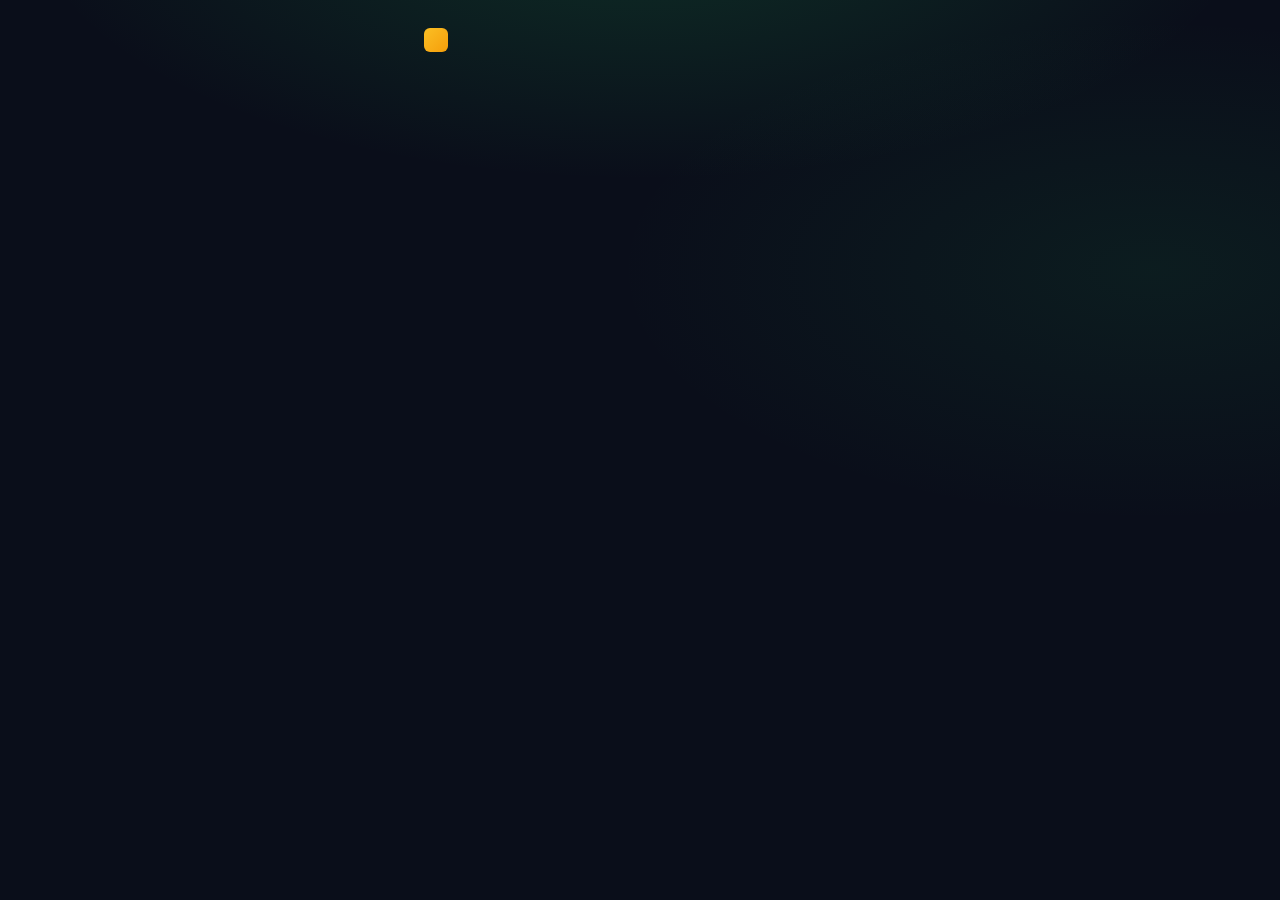
==== binnen.html @ e6ebce54 "VS Code update: binnen.html" ====
<!doctype html>
<html lang="nl">
<head>
<meta charset="utf-8">
<meta name="viewport" content="width=device-width,initial-scale=1,viewport-fit=cover">
<title>Meld Binnen — MeldGeluidsoverlast</title>
<link rel="manifest" href="manifest-binnen.json">
<meta name="theme-color" content="#0a0e1a">
<meta name="apple-mobile-web-app-capable" content="yes">
<meta name="apple-mobile-web-app-title" content="Meld Binnen">
<meta name="description" content="MeldGeluidsoverlast — verstuur in 1 tap een geluidsmelding bij Eindhoven Airport.">
<meta property="og:type" content="website">
<meta property="og:site_name" content="MeldGeluidsoverlast">
<meta property="og:title" content="Meld Binnen — MeldGeluidsoverlast">
<meta property="og:description" content="Vliegtuig-geluidsoverlast melden bij Eindhoven Airport in 1 tap.">
<meta property="og:url" content="https://meldgeluidsoverlast.nl/binnen.html">
<link rel="canonical" href="https://meldgeluidsoverlast.nl/binnen.html">
<meta property="og:image" content="https://meldgeluidsoverlast.nl/og-image.svg">
<meta property="og:image:width" content="1200">
<meta property="og:image:height" content="630">
<meta name="twitter:image" content="https://meldgeluidsoverlast.nl/og-image.svg">
<meta name="twitter:title" content="Meld Binnen — MeldGeluidsoverlast">
<meta name="twitter:description" content="1-tap geluidsoverlast melden bij Eindhoven Airport.">
<link rel="icon" type="image/svg+xml" href="[data-uri]">
<link rel="apple-touch-icon" href="[data-uri]">
<script type="application/ld+json">{
  "@context": "https://schema.org",
  "@type": "WebApplication",
  "name": "Meld Binnen — MeldGeluidsoverlast",
  "description": "Verstuur in 1 tap een geluidsmelding (geluid binnen) naar Eindhoven Airport via het Casper-portaal.",
  "url": "https://meldgeluidsoverlast.nl/binnen.html",
  "applicationCategory": "UtilitiesApplication",
  "operatingSystem": "Web, Android (PWA)",
  "isAccessibleForFree": true,
  "publisher": {
    "@type": "Organization",
    "name": "MeldGeluidsoverlast",
    "url": "https://meldgeluidsoverlast.nl/"
  }
}</script>
<style>
  /* === Design tokens === */
  :root {
    --bg-base: #0a0e1a;
    --surface: rgba(22, 29, 47, 0.65);
    --surface-elevated: rgba(28, 36, 60, 0.85);
    --border: rgba(255, 255, 255, 0.06);
    --border-strong: rgba(255, 255, 255, 0.12);
    --text: #f1f5fc;
    --text-muted: #8b96b0;
    --text-faint: #5d6680;
    --accent: #22c55e;
    --accent-soft: rgba(34, 197, 94, 0.15);
    --accent-glow: rgba(34, 197, 94, 0.45);
    --amber: #fbbf24;
    --success: #22c55e;
    --shadow-sm: 0 1px 3px rgba(0,0,0,0.3);
    --shadow-md: 0 8px 32px rgba(0,0,0,0.4);
    --shadow-glow: 0 0 0 1px rgba(255,255,255,0.06), 0 12px 40px var(--accent-glow);
    --easing: cubic-bezier(0.4, 0, 0.2, 1);
  }

  *, *::before, *::after { box-sizing: border-box; }
  html, body {
    margin: 0; padding: 0;
    background: var(--bg-base);
    color: var(--text);
    font: 16px/1.5 -apple-system, BlinkMacSystemFont, "SF Pro Text", "Inter", system-ui, "Segoe UI", Roboto, sans-serif;
    -webkit-font-smoothing: antialiased;
    -moz-osx-font-smoothing: grayscale;
    min-height: 100vh;
    overflow-x: hidden;
  }
  body {
    background:
      radial-gradient(ellipse 80% 50% at 50% -10%, rgba(34, 197, 94, 0.18), transparent 60%),
      radial-gradient(ellipse 60% 40% at 90% 30%, rgba(34, 197, 94, 0.08), transparent 70%),
      var(--bg-base);
  }

  .wrap {
    max-width: 480px;
    margin: 0 auto;
    padding: 24px 20px 40px;
    min-height: 100vh;
    display: flex;
    flex-direction: column;
  }

  /* === Top bar === */
  .topbar {
    display: flex;
    align-items: center;
    justify-content: space-between;
    margin-bottom: 32px;
    padding: 4px;
  }
  .brand {
    display: inline-flex;
    align-items: center;
    gap: 10px;
    color: var(--text-muted);
    font-size: 13px;
    font-weight: 600;
    text-decoration: none;
    letter-spacing: -0.01em;
  }
  .brand-mark {
    width: 24px; height: 24px;
    border-radius: 6px;
    background: linear-gradient(135deg, #fbbf24, #f59e0b);
    display: inline-flex;
    align-items: center;
    justify-content: center;
  }
  .brand-mark svg { width: 14px; height: 14px; }
  .stats-pill {
    display: inline-flex;
    align-items: center;
    gap: 8px;
    background: var(--surface);
    backdrop-filter: blur(20px);
    -webkit-backdrop-filter: blur(20px);
    border: 1px solid var(--border);
    border-radius: 999px;
    padding: 7px 14px;
    font-size: 12px;
    font-weight: 600;
    color: var(--text-muted);
  }
  .stats-pill strong { color: var(--accent); font-weight: 700; }
  .stats-pill .dot { width: 3px; height: 3px; border-radius: 50%; background: var(--text-faint); }
  .stats-pill.hidden { display: none; }

  /* === Hero === */
  .hero {
    flex: 1;
    display: flex;
    flex-direction: column;
    justify-content: center;
    text-align: center;
    padding: 12px 0 32px;
  }
  .hero-icon {
    width: 88px; height: 88px;
    margin: 0 auto 24px;
    border-radius: 24px;
    background: linear-gradient(135deg, rgba(34, 197, 94, 0.2), rgba(34, 197, 94, 0.05));
    border: 1px solid rgba(34, 197, 94, 0.25);
    display: flex;
    align-items: center;
    justify-content: center;
    box-shadow: 0 0 60px rgba(34, 197, 94, 0.25);
    animation: pulse 3s ease-in-out infinite;
  }
  @keyframes pulse {
    0%, 100% { transform: scale(1); box-shadow: 0 0 60px rgba(34, 197, 94, 0.2); }
    50% { transform: scale(1.02); box-shadow: 0 0 80px rgba(34, 197, 94, 0.35); }
  }
  .hero-icon svg { width: 44px; height: 44px; color: var(--accent); }
  h1 {
    font-size: clamp(32px, 8vw, 40px);
    font-weight: 700;
    letter-spacing: -0.025em;
    line-height: 1.05;
    margin: 0 0 12px;
    color: var(--text);
  }
  .lead {
    font-size: 16px;
    color: var(--text-muted);
    margin: 0 auto 36px;
    line-height: 1.5;
    max-width: 360px;
  }

  /* === Done banner === */
  .done-banner {
    display: flex;
    align-items: center;
    justify-content: center;
    gap: 10px;
    background: rgba(34, 197, 94, 0.12);
    border: 1px solid rgba(34, 197, 94, 0.3);
    border-radius: 14px;
    padding: 14px 18px;
    color: var(--success);
    font-size: 14px;
    font-weight: 600;
    margin-bottom: 16px;
    animation: slideDown 0.4s var(--easing) both;
  }
  .done-banner svg { width: 18px; height: 18px; }

  /* === First-time share prompt === */
  .first-share {
    background: linear-gradient(135deg, rgba(251,191,36,0.15), rgba(251,191,36,0.04));
    border: 1px solid rgba(251,191,36,0.35);
    border-radius: 14px;
    padding: 14px 16px;
    margin-bottom: 24px;
    text-align: center;
    animation: slideDown 0.4s var(--easing) both;
  }
  .first-share p { margin: 0 0 10px; font-size: 13px; color: var(--text); line-height: 1.45; }
  .first-share button {
    background: var(--amber); color: #1a1300; border: 0;
    border-radius: 10px; padding: 10px 18px;
    font-weight: 700; font-size: 13px; cursor: pointer;
    font-family: inherit;
  }
  .first-share button:active { transform: scale(0.97); }
  @keyframes slideDown {
    from { opacity: 0; transform: translateY(-12px); }
    to { opacity: 1; transform: translateY(0); }
  }
  .hidden { display: none !important; }

  /* === Primary CTA === */
  .cta-primary {
    display: flex;
    align-items: center;
    justify-content: center;
    gap: 12px;
    width: 100%;
    border: 0;
    border-radius: 16px;
    padding: 20px 24px;
    font: inherit;
    font-size: 17px;
    font-weight: 700;
    letter-spacing: -0.01em;
    color: #0a0e1a;
    background: linear-gradient(135deg, #4ade80, #22c55e);
    cursor: pointer;
    text-decoration: none;
    transition: transform 0.15s var(--easing), box-shadow 0.3s var(--easing), filter 0.2s;
    box-shadow: var(--shadow-glow);
    position: relative;
    overflow: hidden;
  }
  .cta-primary::before {
    content: '';
    position: absolute;
    inset: 0;
    background: linear-gradient(135deg, rgba(255,255,255,0.2), transparent);
    opacity: 0;
    transition: opacity 0.2s;
  }
  .cta-primary:hover { filter: brightness(1.08); }
  .cta-primary:hover::before { opacity: 1; }
  .cta-primary:active { transform: scale(0.97); }
  .cta-primary svg { width: 22px; height: 22px; }

  /* === Secondary === */
  .secondary-actions {
    display: flex;
    flex-direction: column;
    gap: 10px;
    margin-top: 14px;
  }
  .btn-ghost {
    display: flex;
    align-items: center;
    justify-content: center;
    gap: 10px;
    width: 100%;
    border: 1px solid var(--border-strong);
    border-radius: 14px;
    padding: 14px 18px;
    font: inherit;
    font-size: 14px;
    font-weight: 600;
    color: var(--text);
    background: var(--surface);
    backdrop-filter: blur(20px);
    -webkit-backdrop-filter: blur(20px);
    cursor: pointer;
    transition: all 0.2s var(--easing);
    text-decoration: none;
  }
  .btn-ghost:hover {
    background: var(--surface-elevated);
    border-color: rgba(255, 255, 255, 0.2);
  }
  .btn-ghost:active { transform: scale(0.98); }
  .btn-ghost svg { width: 16px; height: 16px; opacity: 0.8; }

  /* === Info card === */
  .info-card {
    margin-top: 32px;
    padding: 16px 18px;
    background: var(--surface);
    border: 1px solid var(--border);
    border-radius: 14px;
    backdrop-filter: blur(20px);
    -webkit-backdrop-filter: blur(20px);
    font-size: 13px;
    color: var(--text-muted);
    line-height: 1.6;
  }
  .info-card details { margin: 0; }
  .info-card summary {
    cursor: pointer;
    color: var(--text);
    font-weight: 600;
    font-size: 14px;
    list-style: none;
    display: flex;
    align-items: center;
    justify-content: space-between;
    padding: 2px 0;
  }
  .info-card summary::-webkit-details-marker { display: none; }
  .info-card summary::after {
    content: '';
    width: 8px; height: 8px;
    border-right: 1.5px solid var(--text-muted);
    border-bottom: 1.5px solid var(--text-muted);
    transform: rotate(45deg);
    transition: transform 0.2s var(--easing);
  }
  .info-card details[open] summary::after { transform: rotate(-135deg); }
  .info-card details p { margin: 12px 0 0; }
  .info-card a { color: var(--amber); text-decoration: none; }
  .info-card a:hover { text-decoration: underline; }

  /* === Firefox install card === */
  .ff-card {
    margin-top: 16px;
    padding: 18px;
    background: linear-gradient(135deg, rgba(251, 146, 60, 0.15), rgba(249, 115, 22, 0.05));
    border: 1px solid rgba(251, 146, 60, 0.3);
    border-radius: 16px;
    color: var(--text);
    font-size: 14px;
    animation: slideDown 0.4s var(--easing) both;
  }
  .ff-card h3 {
    margin: 0 0 12px;
    font-size: 14px;
    font-weight: 700;
    color: #fdba74;
    letter-spacing: -0.01em;
  }
  .ff-step {
    display: flex;
    align-items: flex-start;
    gap: 12px;
    margin: 8px 0;
    font-size: 13px;
    color: var(--text-muted);
  }
  .ff-num {
    flex: 0 0 22px; height: 22px;
    border-radius: 50%;
    background: rgba(251, 146, 60, 0.2);
    color: #fdba74;
    display: inline-flex;
    align-items: center;
    justify-content: center;
    font-weight: 700;
    font-size: 11px;
  }
  .ff-key {
    display: inline-block;
    background: rgba(0,0,0,0.3);
    padding: 1px 6px;
    border-radius: 4px;
    font-family: ui-monospace, monospace;
    font-size: 12px;
    color: var(--text);
  }
  .ff-card .nb {
    margin-top: 10px;
    font-size: 12px;
    color: var(--text-faint);
    line-height: 1.5;
  }

  /* === Footer === */
  .footer {
    margin-top: auto;
    padding-top: 24px;
    text-align: center;
    font-size: 12px;
    color: var(--text-faint);
  }
  .footer a {
    color: var(--text-faint);
    text-decoration: none;
    transition: color 0.2s;
  }
  .footer a:hover { color: var(--text-muted); }
  .footer .sep { margin: 0 8px; opacity: 0.5; }
</style>
</head>
<body>
<div class="wrap">

  <header class="topbar">
    <a class="brand" href="/">
      <span class="brand-mark">
        <svg viewBox="0 0 24 2
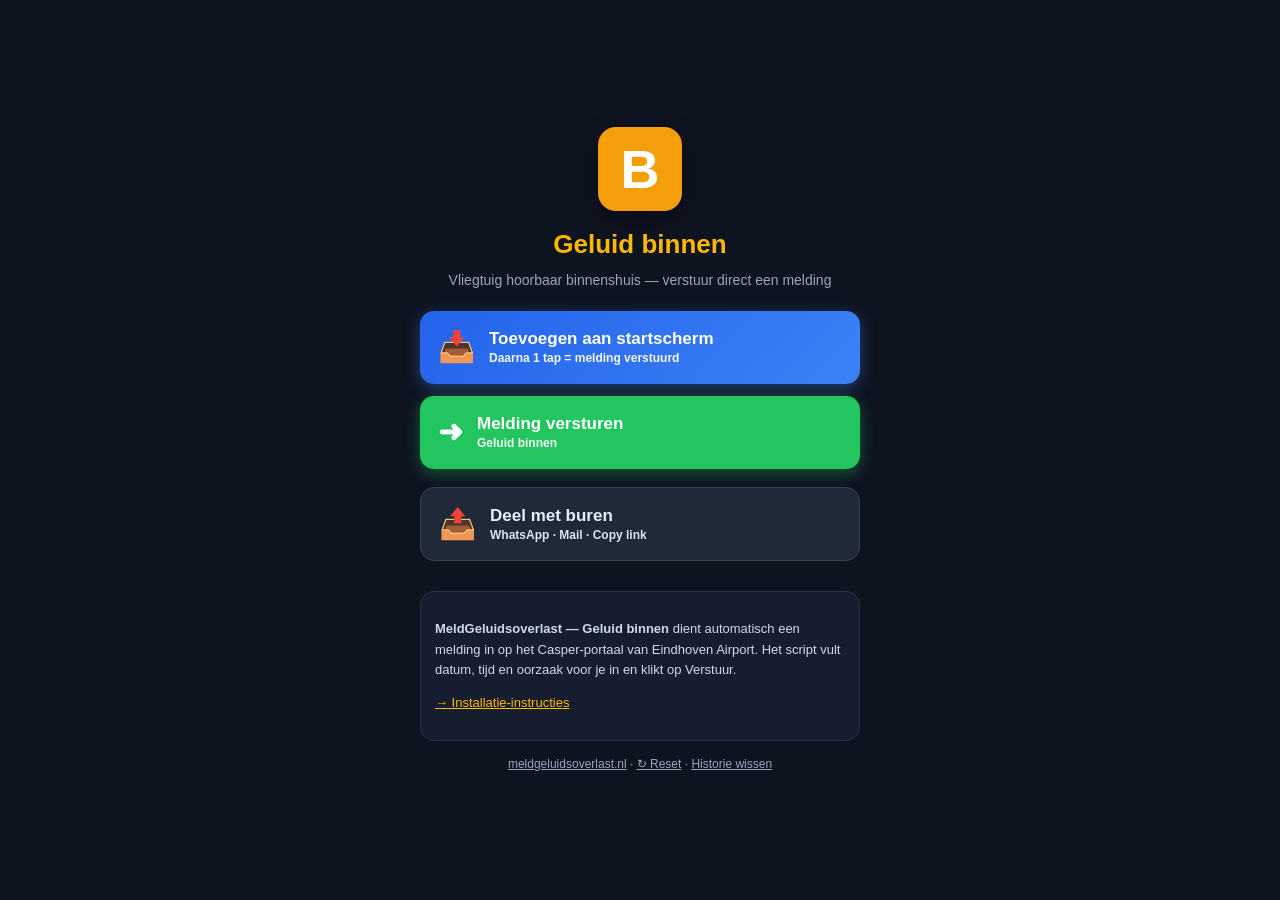
==== commit 8f081ae0: "Add Firefox warning banner: 'Open in Firefox' + 'Installeer Firefox' op Android Chrome: binnen.html" ====
--- a/binnen.html
+++ b/binnen.html
@@ -5,7 +5,7 @@
 <meta name="viewport" content="width=device-width,initial-scale=1,viewport-fit=cover">
 <title>Meld Binnen — MeldGeluidsoverlast</title>
 <link rel="manifest" href="manifest-binnen.json">
-<meta name="theme-color" content="#0a0e1a">
+<meta name="theme-color" content="#22c55e">
 <meta name="apple-mobile-web-app-capable" content="yes">
 <meta name="apple-mobile-web-app-title" content="Meld Binnen">
 <meta name="description" content="MeldGeluidsoverlast — verstuur in 1 tap een geluidsmelding bij Eindhoven Airport.">
@@ -21,8 +21,61 @@
 <meta name="twitter:image" content="https://meldgeluidsoverlast.nl/og-image.svg">
 <meta name="twitter:title" content="Meld Binnen — MeldGeluidsoverlast">
 <meta name="twitter:description" content="1-tap geluidsoverlast melden bij Eindhoven Airport.">
+<meta name="twitter:card" content="summary">
 <link rel="icon" type="image/svg+xml" href="[data-uri]">
 <link rel="apple-touch-icon" href="[data-uri]">
+<style>
+  *{box-sizing:border-box}
+  html,body{margin:0;padding:0;background:#0e1320;color:#e8eef9;font:16px/1.5 -apple-system,BlinkMacSystemFont,sans-serif;min-height:100vh}
+  .wrap{max-width:480px;margin:0 auto;padding:24px 20px;min-height:100vh;display:flex;flex-direction:column;justify-content:center}
+  .badge{width:84px;height:84px;border-radius:18px;background:#f59e0b;display:flex;align-items:center;justify-content:center;font-size:54px;color:#fff;font-weight:800;margin:0 auto 14px;box-shadow:0 6px 20px rgba(0,0,0,.4)}
+  h1{margin:0 0 6px;color:#ffb800;font-size:26px;text-align:center;font-weight:800}
+  .lead{text-align:center;color:#9aa6bd;margin:0 0 20px;font-size:14px}
+  .btn{display:flex;align-items:center;gap:14px;width:100%;border:0;border-radius:14px;padding:18px;font-size:17px;font-weight:800;cursor:pointer;text-align:left;text-decoration:none;margin-bottom:12px;line-height:1.2}
+  .btn:active{transform:translateY(1px)}
+  .btn .em{font-size:30px;flex:0 0 auto}
+  .btn .ttl{flex:1}
+  .btn .ttl small{display:block;font-size:12px;font-weight:600;opacity:.95;margin-top:2px}
+  .btn-go{background:#22c55e;color:#fff;box-shadow:0 4px 16px rgba(34,197,94,.4);animation:glow 1.8s ease-in-out infinite}
+  @keyframes glow{0%,100%{transform:scale(1)}50%{transform:scale(1.015)}}
+  .btn-pwa{background:linear-gradient(135deg,#2563eb,#3b82f6);color:#fff;box-shadow:0 4px 16px rgba(59,130,246,.4)}
+  .btn-pwa.hidden-after-install{display:none}
+  .hidden{display:none!important}
+  .stats{background:#161d2f;border:1px solid #243150;border-radius:10px;padding:10px 12px;color:#cfd8ec;font-size:13px;text-align:center;margin:10px 0}
+  .stats strong{color:#22c55e;font-weight:800}
+  .done-banner{background:rgba(34,197,94,.15);border:2px solid #22c55e;border-radius:14px;padding:14px 16px;color:#22c55e;font-size:15px;font-weight:800;text-align:center;margin:12px 0;animation:flashGreen 0.6s ease-in-out 3}
+  @keyframes flashGreen{0%,100%{box-shadow:0 0 0 rgba(34,197,94,.4)}50%{box-shadow:0 0 0 14px rgba(34,197,94,.12)}}
+  .first-share{background:linear-gradient(135deg,rgba(251,191,36,.15),rgba(251,191,36,.04));border:1px solid rgba(251,191,36,.4);border-radius:14px;padding:14px 16px;margin:12px 0;text-align:center;color:#e8eef9;font-size:13px;line-height:1.5}
+  .first-share p{margin:0 0 10px}
+  .first-share button{background:#fbbf24;color:#1a1300;border:0;border-radius:10px;padding:10px 18px;font-weight:800;font-size:13px;cursor:pointer;font-family:inherit}
+  .first-share button:active{transform:scale(0.97)}
+  .info{background:#161d2f;border:1px solid #243150;border-radius:14px;padding:14px;margin-top:18px;font-size:13px;color:#cfd8ec;line-height:1.55}
+  .info a{color:#ffb800}
+  .ff-card{background:linear-gradient(135deg,#ff9f00,#ff6b00);color:#fff;border-radius:16px;padding:18px;margin:14px 0}
+  .ff-card.flash{animation:flash 0.6s ease-in-out 3}
+  @keyframes flash{0%,100%{box-shadow:0 0 0 rgba(255,159,0,0.4)}50%{box-shadow:0 0 0 12px rgba(255,159,0,0.1)}}
+  .ff-card h3{margin:0 0 10px;font-size:16px;text-align:center}
+  .ff-step{display:flex;align-items:center;gap:10px;margin:6px 0;font-size:14px}
+  .ff-num{flex:0 0 24px;height:24px;border-radius:50%;background:rgba(0,0,0,.25);display:flex;align-items:center;justify-content:center;font-weight:800;font-size:13px}
+  .ff-key{display:inline-block;background:rgba(0,0,0,.3);padding:2px 8px;border-radius:6px;font-weight:800;font-family:ui-monospace,Menlo,monospace}
+  .arrow-down{font-size:24px;text-align:center;animation:bounce 1.2s infinite;margin:8px 0 0}
+  @keyframes bounce{0%,100%{transform:translateY(0)}50%{transform:translateY(6px)}}
+  small.ftnote{display:block;text-align:center;color:#9aa6bd;font-size:12px;margin-top:14px}
+  .ftnote a{color:#9aa6bd;text-decoration:underline}
+  .nb{background:rgba(0,0,0,.18);border-radius:10px;padding:8px 10px;margin-top:10px;font-size:12px;line-height:1.4}
+  .btn-share{background:#1f2937;color:#e8eef9;border:1px solid #374151;margin-top:6px}
+  .btn-share:hover{background:#243150}
+  .ff-warn{background:linear-gradient(135deg,rgba(220,38,38,.18),rgba(220,38,38,.05));border:1px solid rgba(220,38,38,.4);border-radius:14px;padding:14px 16px;margin-bottom:16px;color:#e8eef9}
+  .ff-warn h3{margin:0 0 6px;color:#fca5a5;font-size:14px;font-weight:800;letter-spacing:-.01em}
+  .ff-warn p{margin:0 0 12px;font-size:13px;color:#cfd8ec;line-height:1.5}
+  .ff-warn-actions{display:flex;flex-direction:column;gap:8px}
+  .ff-warn-btn{display:flex;align-items:center;justify-content:center;gap:8px;border-radius:10px;padding:11px 16px;font-weight:800;font-size:14px;text-decoration:none;cursor:pointer;border:0;font-family:inherit;transition:all .2s}
+  .ff-warn-btn:active{transform:scale(.98)}
+  .ff-warn-primary{background:linear-gradient(135deg,#ef4444,#dc2626);color:#fff;box-shadow:0 4px 14px rgba(220,38,38,.35)}
+  .ff-warn-primary:hover{filter:brightness(1.08)}
+  .ff-warn-secondary{background:rgba(255,255,255,.04);color:#e8eef9;border:1px solid #374151}
+  .ff-warn-secondary:hover{background:rgba(255,255,255,.08)}
+</style>
 <script type="application/ld+json">{
   "@context": "https://schema.org",
   "@type": "WebApplication",
@@ -38,367 +91,124 @@
     "url": "https://meldgeluidsoverlast.nl/"
   }
 }</script>
-<style>
-  /* === Design tokens === */
-  :root {
-    --bg-base: #0a0e1a;
-    --surface: rgba(22, 29, 47, 0.65);
-    --surface-elevated: rgba(28, 36, 60, 0.85);
-    --border: rgba(255, 255, 255, 0.06);
-    --border-strong: rgba(255, 255, 255, 0.12);
-    --text: #f1f5fc;
-    --text-muted: #8b96b0;
-    --text-faint: #5d6680;
-    --accent: #22c55e;
-    --accent-soft: rgba(34, 197, 94, 0.15);
-    --accent-glow: rgba(34, 197, 94, 0.45);
-    --amber: #fbbf24;
-    --success: #22c55e;
-    --shadow-sm: 0 1px 3px rgba(0,0,0,0.3);
-    --shadow-md: 0 8px 32px rgba(0,0,0,0.4);
-    --shadow-glow: 0 0 0 1px rgba(255,255,255,0.06), 0 12px 40px var(--accent-glow);
-    --easing: cubic-bezier(0.4, 0, 0.2, 1);
-  }
-
-  *, *::before, *::after { box-sizing: border-box; }
-  html, body {
-    margin: 0; padding: 0;
-    background: var(--bg-base);
-    color: var(--text);
-    font: 16px/1.5 -apple-system, BlinkMacSystemFont, "SF Pro Text", "Inter", system-ui, "Segoe UI", Roboto, sans-serif;
-    -webkit-font-smoothing: antialiased;
-    -moz-osx-font-smoothing: grayscale;
-    min-height: 100vh;
-    overflow-x: hidden;
-  }
-  body {
-    background:
-      radial-gradient(ellipse 80% 50% at 50% -10%, rgba(34, 197, 94, 0.18), transparent 60%),
-      radial-gradient(ellipse 60% 40% at 90% 30%, rgba(34, 197, 94, 0.08), transparent 70%),
-      var(--bg-base);
-  }
-
-  .wrap {
-    max-width: 480px;
-    margin: 0 auto;
-    padding: 24px 20px 40px;
-    min-height: 100vh;
-    display: flex;
-    flex-direction: column;
-  }
-
-  /* === Top bar === */
-  .topbar {
-    display: flex;
-    align-items: center;
-    justify-content: space-between;
-    margin-bottom: 32px;
-    padding: 4px;
-  }
-  .brand {
-    display: inline-flex;
-    align-items: center;
-    gap: 10px;
-    color: var(--text-muted);
-    font-size: 13px;
-    font-weight: 600;
-    text-decoration: none;
-    letter-spacing: -0.01em;
-  }
-  .brand-mark {
-    width: 24px; height: 24px;
-    border-radius: 6px;
-    background: linear-gradient(135deg, #fbbf24, #f59e0b);
-    display: inline-flex;
-    align-items: center;
-    justify-content: center;
-  }
-  .brand-mark svg { width: 14px; height: 14px; }
-  .stats-pill {
-    display: inline-flex;
-    align-items: center;
-    gap: 8px;
-    background: var(--surface);
-    backdrop-filter: blur(20px);
-    -webkit-backdrop-filter: blur(20px);
-    border: 1px solid var(--border);
-    border-radius: 999px;
-    padding: 7px 14px;
-    font-size: 12px;
-    font-weight: 600;
-    color: var(--text-muted);
-  }
-  .stats-pill strong { color: var(--accent); font-weight: 700; }
-  .stats-pill .dot { width: 3px; height: 3px; border-radius: 50%; background: var(--text-faint); }
-  .stats-pill.hidden { display: none; }
-
-  /* === Hero === */
-  .hero {
-    flex: 1;
-    display: flex;
-    flex-direction: column;
-    justify-content: center;
-    text-align: center;
-    padding: 12px 0 32px;
-  }
-  .hero-icon {
-    width: 88px; height: 88px;
-    margin: 0 auto 24px;
-    border-radius: 24px;
-    background: linear-gradient(135deg, rgba(34, 197, 94, 0.2), rgba(34, 197, 94, 0.05));
-    border: 1px solid rgba(34, 197, 94, 0.25);
-    display: flex;
-    align-items: center;
-    justify-content: center;
-    box-shadow: 0 0 60px rgba(34, 197, 94, 0.25);
-    animation: pulse 3s ease-in-out infinite;
-  }
-  @keyframes pulse {
-    0%, 100% { transform: scale(1); box-shadow: 0 0 60px rgba(34, 197, 94, 0.2); }
-    50% { transform: scale(1.02); box-shadow: 0 0 80px rgba(34, 197, 94, 0.35); }
-  }
-  .hero-icon svg { width: 44px; height: 44px; color: var(--accent); }
-  h1 {
-    font-size: clamp(32px, 8vw, 40px);
-    font-weight: 700;
-    letter-spacing: -0.025em;
-    line-height: 1.05;
-    margin: 0 0 12px;
-    color: var(--text);
-  }
-  .lead {
-    font-size: 16px;
-    color: var(--text-muted);
-    margin: 0 auto 36px;
-    line-height: 1.5;
-    max-width: 360px;
-  }
-
-  /* === Done banner === */
-  .done-banner {
-    display: flex;
-    align-items: center;
-    justify-content: center;
-    gap: 10px;
-    background: rgba(34, 197, 94, 0.12);
-    border: 1px solid rgba(34, 197, 94, 0.3);
-    border-radius: 14px;
-    padding: 14px 18px;
-    color: var(--success);
-    font-size: 14px;
-    font-weight: 600;
-    margin-bottom: 16px;
-    animation: slideDown 0.4s var(--easing) both;
-  }
-  .done-banner svg { width: 18px; height: 18px; }
-
-  /* === First-time share prompt === */
-  .first-share {
-    background: linear-gradient(135deg, rgba(251,191,36,0.15), rgba(251,191,36,0.04));
-    border: 1px solid rgba(251,191,36,0.35);
-    border-radius: 14px;
-    padding: 14px 16px;
-    margin-bottom: 24px;
-    text-align: center;
-    animation: slideDown 0.4s var(--easing) both;
-  }
-  .first-share p { margin: 0 0 10px; font-size: 13px; color: var(--text); line-height: 1.45; }
-  .first-share button {
-    background: var(--amber); color: #1a1300; border: 0;
-    border-radius: 10px; padding: 10px 18px;
-    font-weight: 700; font-size: 13px; cursor: pointer;
-    font-family: inherit;
-  }
-  .first-share button:active { transform: scale(0.97); }
-  @keyframes slideDown {
-    from { opacity: 0; transform: translateY(-12px); }
-    to { opacity: 1; transform: translateY(0); }
-  }
-  .hidden { display: none !important; }
-
-  /* === Primary CTA === */
-  .cta-primary {
-    display: flex;
-    align-items: center;
-    justify-content: center;
-    gap: 12px;
-    width: 100%;
-    border: 0;
-    border-radius: 16px;
-    padding: 20px 24px;
-    font: inherit;
-    font-size: 17px;
-    font-weight: 700;
-    letter-spacing: -0.01em;
-    color: #0a0e1a;
-    background: linear-gradient(135deg, #4ade80, #22c55e);
-    cursor: pointer;
-    text-decoration: none;
-    transition: transform 0.15s var(--easing), box-shadow 0.3s var(--easing), filter 0.2s;
-    box-shadow: var(--shadow-glow);
-    position: relative;
-    overflow: hidden;
-  }
-  .cta-primary::before {
-    content: '';
-    position: absolute;
-    inset: 0;
-    background: linear-gradient(135deg, rgba(255,255,255,0.2), transparent);
-    opacity: 0;
-    transition: opacity 0.2s;
-  }
-  .cta-primary:hover { filter: brightness(1.08); }
-  .cta-primary:hover::before { opacity: 1; }
-  .cta-primary:active { transform: scale(0.97); }
-  .cta-primary svg { width: 22px; height: 22px; }
-
-  /* === Secondary === */
-  .secondary-actions {
-    display: flex;
-    flex-direction: column;
-    gap: 10px;
-    margin-top: 14px;
-  }
-  .btn-ghost {
-    display: flex;
-    align-items: center;
-    justify-content: center;
-    gap: 10px;
-    width: 100%;
-    border: 1px solid var(--border-strong);
-    border-radius: 14px;
-    padding: 14px 18px;
-    font: inherit;
-    font-size: 14px;
-    font-weight: 600;
-    color: var(--text);
-    background: var(--surface);
-    backdrop-filter: blur(20px);
-    -webkit-backdrop-filter: blur(20px);
-    cursor: pointer;
-    transition: all 0.2s var(--easing);
-    text-decoration: none;
-  }
-  .btn-ghost:hover {
-    background: var(--surface-elevated);
-    border-color: rgba(255, 255, 255, 0.2);
-  }
-  .btn-ghost:active { transform: scale(0.98); }
-  .btn-ghost svg { width: 16px; height: 16px; opacity: 0.8; }
-
-  /* === Info card === */
-  .info-card {
-    margin-top: 32px;
-    padding: 16px 18px;
-    background: var(--surface);
-    border: 1px solid var(--border);
-    border-radius: 14px;
-    backdrop-filter: blur(20px);
-    -webkit-backdrop-filter: blur(20px);
-    font-size: 13px;
-    color: var(--text-muted);
-    line-height: 1.6;
-  }
-  .info-card details { margin: 0; }
-  .info-card summary {
-    cursor: pointer;
-    color: var(--text);
-    font-weight: 600;
-    font-size: 14px;
-    list-style: none;
-    display: flex;
-    align-items: center;
-    justify-content: space-between;
-    padding: 2px 0;
-  }
-  .info-card summary::-webkit-details-marker { display: none; }
-  .info-card summary::after {
-    content: '';
-    width: 8px; height: 8px;
-    border-right: 1.5px solid var(--text-muted);
-    border-bottom: 1.5px solid var(--text-muted);
-    transform: rotate(45deg);
-    transition: transform 0.2s var(--easing);
-  }
-  .info-card details[open] summary::after { transform: rotate(-135deg); }
-  .info-card details p { margin: 12px 0 0; }
-  .info-card a { color: var(--amber); text-decoration: none; }
-  .info-card a:hover { text-decoration: underline; }
-
-  /* === Firefox install card === */
-  .ff-card {
-    margin-top: 16px;
-    padding: 18px;
-    background: linear-gradient(135deg, rgba(251, 146, 60, 0.15), rgba(249, 115, 22, 0.05));
-    border: 1px solid rgba(251, 146, 60, 0.3);
-    border-radius: 16px;
-    color: var(--text);
-    font-size: 14px;
-    animation: slideDown 0.4s var(--easing) both;
-  }
-  .ff-card h3 {
-    margin: 0 0 12px;
-    font-size: 14px;
-    font-weight: 700;
-    color: #fdba74;
-    letter-spacing: -0.01em;
-  }
-  .ff-step {
-    display: flex;
-    align-items: flex-start;
-    gap: 12px;
-    margin: 8px 0;
-    font-size: 13px;
-    color: var(--text-muted);
-  }
-  .ff-num {
-    flex: 0 0 22px; height: 22px;
-    border-radius: 50%;
-    background: rgba(251, 146, 60, 0.2);
-    color: #fdba74;
-    display: inline-flex;
-    align-items: center;
-    justify-content: center;
-    font-weight: 700;
-    font-size: 11px;
-  }
-  .ff-key {
-    display: inline-block;
-    background: rgba(0,0,0,0.3);
-    padding: 1px 6px;
-    border-radius: 4px;
-    font-family: ui-monospace, monospace;
-    font-size: 12px;
-    color: var(--text);
-  }
-  .ff-card .nb {
-    margin-top: 10px;
-    font-size: 12px;
-    color: var(--text-faint);
-    line-height: 1.5;
-  }
-
-  /* === Footer === */
-  .footer {
-    margin-top: auto;
-    padding-top: 24px;
-    text-align: center;
-    font-size: 12px;
-    color: var(--text-faint);
-  }
-  .footer a {
-    color: var(--text-faint);
-    text-decoration: none;
-    transition: color 0.2s;
-  }
-  .footer a:hover { color: var(--text-muted); }
-  .footer .sep { margin: 0 8px; opacity: 0.5; }
-</style>
 </head>
 <body>
 <div class="wrap">
+  <div class="ff-warn hidden" id="ffWarn">
+    <h3>⚠️ Open in Firefox</h3>
+    <p>Op Android werkt de auto-meld functie alleen in Firefox met Tampermonkey. Chrome ondersteunt geen userscripts.</p>
+    <div class="ff-warn-actions">
+      <a class="ff-warn-btn ff-warn-primary" id="ffOpenBtn" href="#">▶️ Open in Firefox</a>
+      <a class="ff-warn-btn ff-warn-secondary" href="https://play.google.com/store/apps/details?id=org.mozilla.firefox" target="_blank">📥 Installeer Firefox</a>
+    </div>
+  </div>
 
-  <header class="topbar">
-    <a class="brand" href="/">
-      <span class="brand-mark">
-        <svg viewBox="0 0 24 2+  <div class="badge">B</div>
+  <h1>Geluid binnen</h1>
+  <p class="lead">Vliegtuig hoorbaar binnenshuis — verstuur direct een melding</p>
+  <div class="done-banner hidden" id="doneBanner">✅ <span id="doneText">Melding verstuurd — tap nogmaals voor de volgende vlucht</span></div>
+  <div class="first-share hidden" id="firstShare">
+    <p>🎉 <strong>Eerste melding verstuurd!</strong> Hoe meer buren meedoen, hoe meer impact.</p>
+    <button type="button" onclick="doShare()">📣 Deel met buren</button>
+  </div>
+  <button class="btn btn-pwa" id="installBtn"><span class="em">📥</span><span class="ttl">Toevoegen aan startscherm<small>Daarna 1 tap = melding verstuurd</small></span></button>
+  <div class="ff-card hidden" id="ffCard">
+    <h3>📲 Installeer als app op je startscherm</h3>
+    <div class="ff-step"><div class="ff-num">1</div>Tik <span class="ff-key">⋮</span> in Firefox-menu (rechtsonder op Android)</div>
+    <div class="ff-step"><div class="ff-num">2</div>Kies <strong>Installeren</strong> of <strong>Toevoegen aan startscherm</strong></div>
+    <div class="ff-step"><div class="ff-num">3</div>Bevestig in pop-up + Pixel-scherm</div>
+    <div class="nb">Al geïnstalleerd? Het Meld-icoon staat op je startscherm of in je app-lijst (Pixel: Instellingen → Startscherm → "App-icoontjes toevoegen aan startscherm" AAN).</div>
+    <div class="arrow-down">⬇️</div>
+  </div>
+  <a class="btn btn-go" id="goBtn" href="https://ein.flighttracking.casper.aero/portal/?klachtnu=1&sub=2"><span class="em">➜</span><span class="ttl">Melding versturen<small>Geluid binnen</small></span></a>
+  <div class="stats hidden" id="histStats"></div>
+  <button class="btn btn-share" id="shareBtn" onclick="doShare()">
+    <span class="em">📤</span><span class="ttl">Deel met buren<small>WhatsApp · Mail · Copy link</small></span>
+  </button>
+  <div class="info"><p><strong>MeldGeluidsoverlast — Geluid binnen</strong> dient automatisch een melding in op het Casper-portaal van Eindhoven Airport. Het script vult datum, tijd en oorzaak voor je in en klikt op Verstuur.</p><p style="margin-top:8px"><a href="install.html">→ Installatie-instructies</a></p></div>
+  <small class="ftnote"><a href="https://meldgeluidsoverlast.nl/">meldgeluidsoverlast.nl</a> · <a href="?reset">↻ Reset</a> · <a href="#" id="clearHist">Historie wissen</a></small>
+</div>
+<script>
+  var TARGET = 'https://ein.flighttracking.casper.aero/portal/?klachtnu=1&sub=2';
+  var FLAG = 'klacht-binnen-installed';
+  var TYPE = 'binnen';
+  var doReset = /[?&]reset(=|&|$)/i.test(location.search);
+  var justDone = /[?&]done(=|&|$)/i.test(location.search);
+  if (doReset) { try { localStorage.removeItem(FLAG); } catch (e) {} history.replaceState({}, '', location.pathname); }
+  if (justDone) {
+    history.replaceState({}, '', location.pathname);
+    var db = document.getElementById('doneBanner');
+    if (db) db.classList.remove('hidden');
+  }
+  function applyDoneCounter() {
+    if (!justDone) return;
+    var h;
+    try { h = JSON.parse(localStorage.getItem('klacht-history') || '[]'); } catch (e) { h = []; }
+    var total = h.length;
+    var doneText = document.getElementById('doneText');
+    if (total === 1 && doneText) {
+      doneText.textContent = 'Eerste melding verstuurd! Tap nogmaals voor de volgende vlucht';
+      var fs = document.getElementById('firstShare');
+      if (fs) fs.classList.remove('hidden');
+    } else if (total > 0 && doneText) {
+      doneText.textContent = 'Melding #' + total + ' verstuurd — tap voor de volgende vlucht';
+    }
+  }
+  applyDoneCounter();
+  var isStandalone = matchMedia('(display-mode: standalone)').matches || navigator.standalone;
+  var isAndroid = /Android/.test(navigator.userAgent);
+  var isFirefox = /Firefox/.test(navigator.userAgent);
+  if (isStandalone && !doReset && !justDone) { location.replace(TARGET); }
+
+  // Show Firefox warning on Android Chrome (Chrome op Android ondersteunt geen userscripts)
+  if (isAndroid && !isFirefox) {
+    var ffWarn = document.getElementById('ffWarn');
+    var ffOpenBtn = document.getElementById('ffOpenBtn');
+    var here = location.host + location.pathname + location.search;
+    var fallback = encodeURIComponent('https://play.google.com/store/apps/details?id=org.mozilla.firefox');
+    if (ffOpenBtn) {
+      ffOpenBtn.href = 'intent://' + here + '#Intent;scheme=https;package=org.mozilla.firefox;S.browser_fallback_url=' + fallback + ';end';
+    }
+    if (ffWarn) ffWarn.classList.remove('hidden');
+  }
+  function getHistory() { try { return JSON.parse(localStorage.getItem('klacht-history') || '[]'); } catch (e) { return []; } }
+  function logKlacht(type) {
+    var h = getHistory();
+    h.push({ ts: Date.now(), type: type });
+    var cutoff = Date.now() - 365 * 24 * 60 * 60 * 1000;
+    h = h.filter(function (e) { return e.ts > cutoff; });
+    try { localStorage.setItem('klacht-history', JSON.stringify(h)); } catch (e) {}
+  }
+  function showStats() {
+    var h = getHistory();
+    if (!h.length) return;
+    var d = new Date(); d.setHours(0, 0, 0, 0);
+    var startToday = d.getTime();
+    var startWeek = startToday - 6 * 24 * 60 * 60 * 1000;
+    var today = h.filter(function (e) { return e.ts >= startToday; }).length;
+    var week = h.filter(function (e) { return e.ts >= startWeek; }).length;
+    var total = h.length;
+    var el = document.getElementById('histStats');
+    if (el) {
+      el.innerHTML = '📊 <strong>' + today + '</strong> vandaag · <strong>' + week + '</strong> deze week · <strong>' + total + '</strong> totaal';
+      el.classList.remove('hidden');
+    }
+  }
+  showStats();
+  document.getElementById('clearHist').addEventListener('click', function (e) {
+    e.preventDefault();
+    if (confirm('Weet je zeker dat je je meld-historie wilt wissen?')) {
+      try { localStorage.removeItem('klacht-history'); } catch (er) {}
+      var s = document.getElementById('histStats');
+      if (s) s.classList.add('hidden');
+    }
+  });
+  var deferredPrompt = null;
+  var installBtn = document.getElementById('installBtn');
+  var ffCard = document.getElementById('ffCard');
+  window.addEventListener('beforeinstallprompt', function (e) { e.preventDefault(); deferredPrompt = e; });
+  installBtn.addEventListener('click', function () {
+    if (deferredPrompt) {
+      deferredPrompt.prompt();
+      deferredPrompt.userChoice.then(function (r) {
+        if (r && r.outcome === 'accepted') { installBtn.classList.add('hidden-after-install'); localStorage.setItem(FLAG, 'ye
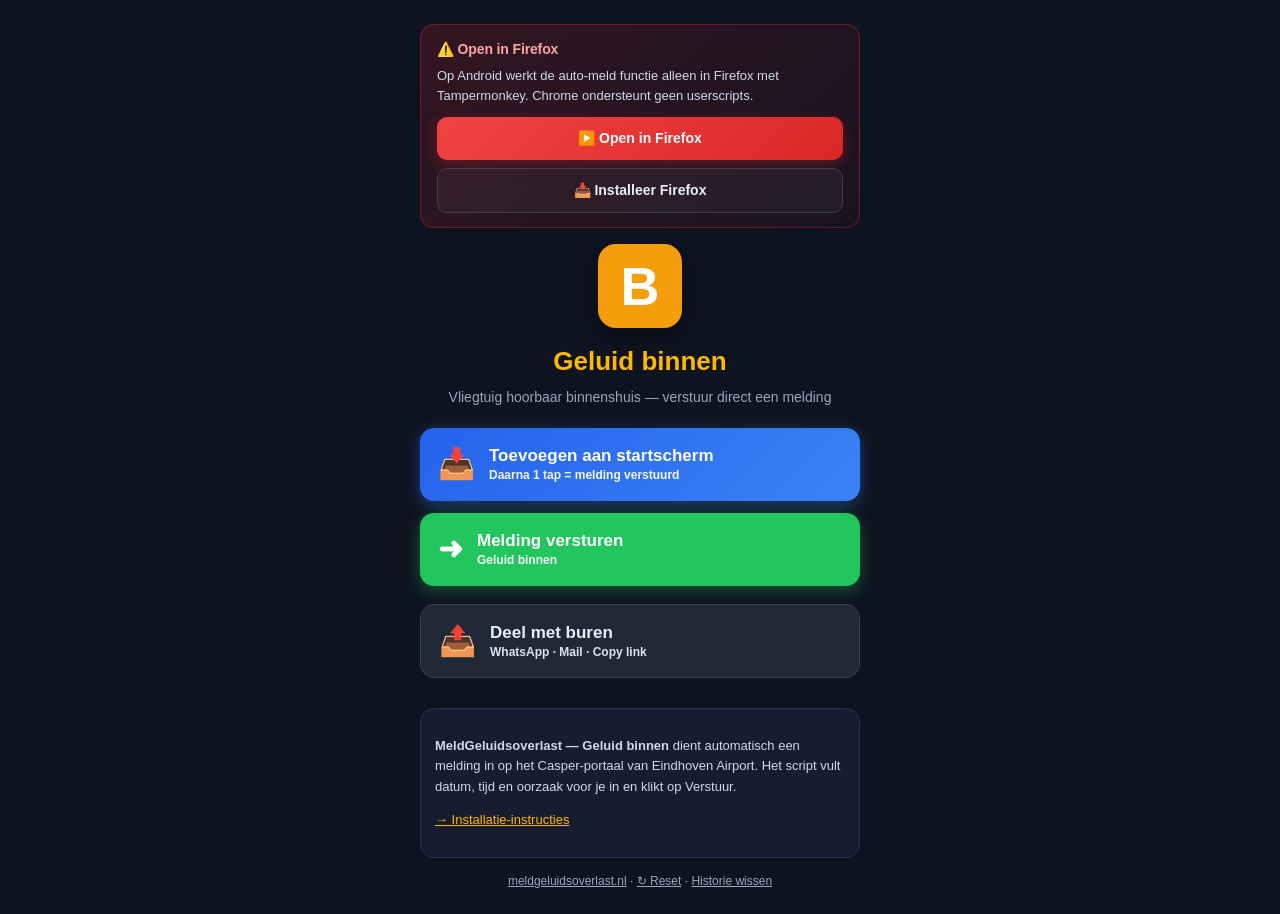
==== commit 532c5115: "FF-warn: visible by default, JS hides only on Firefox/desktop/standalone: binnen.html" ====
--- a/binnen.html
+++ b/binnen.html
@@ -94,7 +94,7 @@
 </head>
 <body>
 <div class="wrap">
-  <div class="ff-warn hidden" id="ffWarn">
+  <div class="ff-warn" id="ffWarn">
     <h3>⚠️ Open in Firefox</h3>
     <p>Op Android werkt de auto-meld functie alleen in Firefox met Tampermonkey. Chrome ondersteunt geen userscripts.</p>
     <div class="ff-warn-actions">
@@ -160,17 +160,22 @@
   var isFirefox = /Firefox/.test(navigator.userAgent);
   if (isStandalone && !doReset && !justDone) { location.replace(TARGET); }
 
-  // Show Firefox warning on Android Chrome (Chrome op Android ondersteunt geen userscripts)
-  if (isAndroid && !isFirefox) {
+  // Firefox warning: standaard zichtbaar, alleen verbergen op desktop/Firefox/standalone
+  (function () {
     var ffWarn = document.getElementById('ffWarn');
     var ffOpenBtn = document.getElementById('ffOpenBtn');
-    var here = location.host + location.pathname + location.search;
-    var fallback = encodeURIComponent('https://play.google.com/store/apps/details?id=org.mozilla.firefox');
+    if (!ffWarn) return;
+    if (isStandalone || isFirefox || !isAndroid) {
+      ffWarn.style.display = 'none';
+      return;
+    }
+    // On Android non-Firefox: build intent URL for "Open in Firefox" button
     if (ffOpenBtn) {
+      var here = location.host + location.pathname + location.search;
+      var fallback = encodeURIComponent('https://play.google.com/store/apps/details?id=org.mozilla.firefox');
       ffOpenBtn.href = 'intent://' + here + '#Intent;scheme=https;package=org.mozilla.firefox;S.browser_fallback_url=' + fallback + ';end';
     }
-    if (ffWarn) ffWarn.classList.remove('hidden');
-  }
+  })();
   function getHistory() { try { return JSON.parse(localStorage.getItem('klacht-history') || '[]'); } catch (e) { return []; } }
   function logKlacht(type) {
     var h = getHistory();
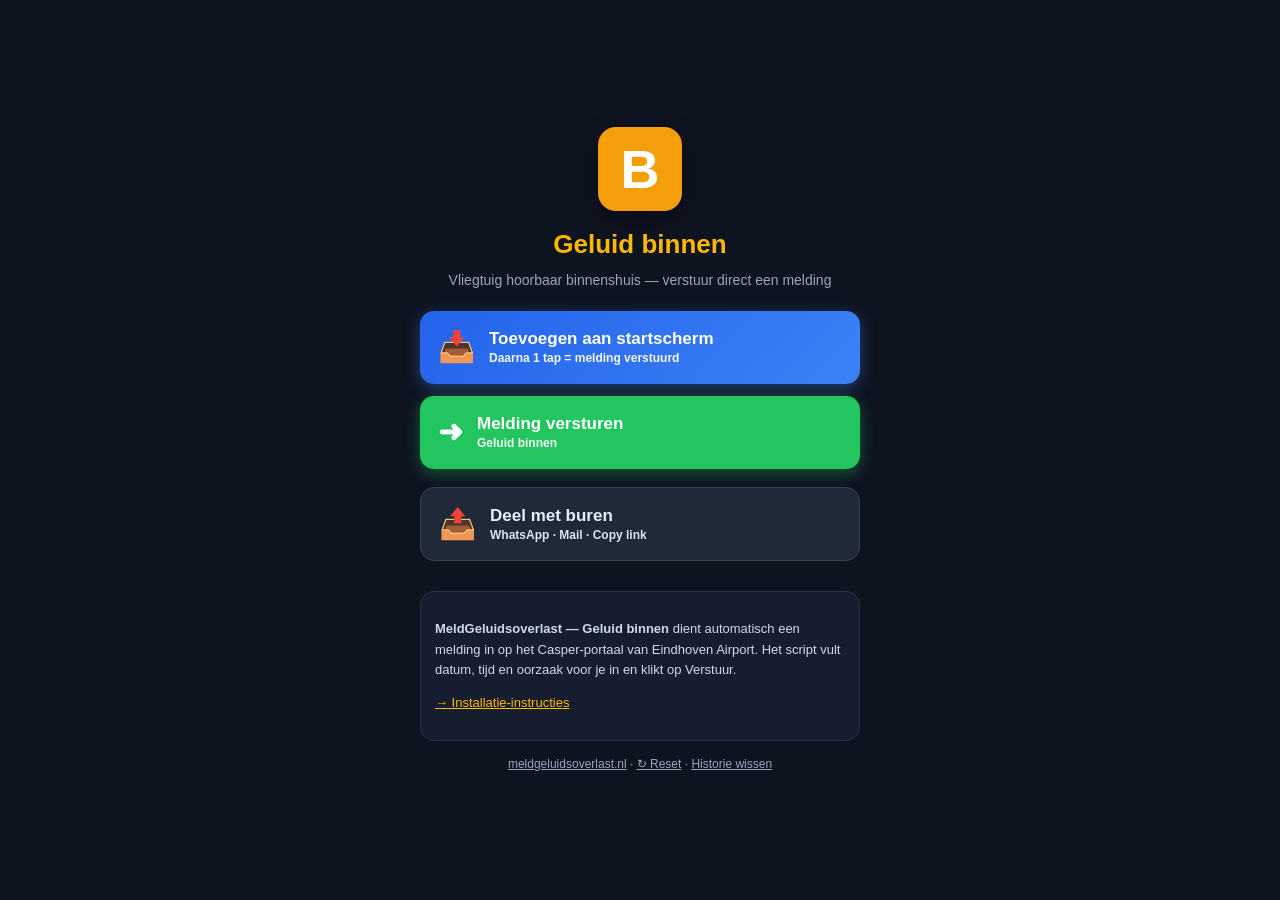
==== commit 1b46db64: "FF-warn: hidden by default, only show on Chrome+Android (install.html-aanpak) + sluit-X knop: binnen" ====
--- a/binnen.html
+++ b/binnen.html
@@ -74,6 +74,9 @@
   .ff-warn-primary{background:linear-gradient(135deg,#ef4444,#dc2626);color:#fff;box-shadow:0 4px 14px rgba(220,38,38,.35)}
   .ff-warn-primary:hover{filter:brightness(1.08)}
   .ff-warn-secondary{background:rgba(255,255,255,.04);color:#e8eef9;border:1px solid #374151}
+  .ff-warn{position:relative}
+  .ff-warn-close{position:absolute;top:8px;right:8px;background:transparent;border:0;color:#fca5a5;font-size:18px;cursor:pointer;padding:4px 8px;line-height:1;font-weight:700;font-family:inherit}
+  .ff-warn-close:hover{color:#fff}
   .ff-warn-secondary:hover{background:rgba(255,255,255,.08)}
 </style>
 <script type="application/ld+json">{
@@ -94,7 +97,8 @@
 </head>
 <body>
 <div class="wrap">
-  <div class="ff-warn" id="ffWarn">
+  <div class="ff-warn hidden" id="ffWarn">
+    <button class="ff-warn-close" type="button" onclick="document.getElementById('ffWarn').style.display='none';try{sessionStorage.setItem('ffWarnDismissed','1')}catch(e){}" aria-label="Sluiten">×</button>
     <h3>⚠️ Open in Firefox</h3>
     <p>Op Android werkt de auto-meld functie alleen in Firefox met Tampermonkey. Chrome ondersteunt geen userscripts.</p>
     <div class="ff-warn-actions">
@@ -157,24 +161,25 @@
   applyDoneCounter();
   var isStandalone = matchMedia('(display-mode: standalone)').matches || navigator.standalone;
   var isAndroid = /Android/.test(navigator.userAgent);
-  var isFirefox = /Firefox/.test(navigator.userAgent);
+  var isFirefox = /Firefox|FxiOS/i.test(navigator.userAgent);
   if (isStandalone && !doReset && !justDone) { location.replace(TARGET); }
 
-  // Firefox warning: standaard zichtbaar, alleen verbergen op desktop/Firefox/standalone
+  // Firefox warning: alleen tonen op Android Chrome (install.html-aanpak)
+  // - Standaard verborgen via .hidden class
+  // - Alleen tonen als Android EN niet-Firefox EN niet-PWA
   (function () {
+    if (isStandalone) return;
+    if (!isAndroid || isFirefox) return;
     var ffWarn = document.getElementById('ffWarn');
     var ffOpenBtn = document.getElementById('ffOpenBtn');
     if (!ffWarn) return;
-    if (isStandalone || isFirefox || !isAndroid) {
-      ffWarn.style.display = 'none';
-      return;
-    }
-    // On Android non-Firefox: build intent URL for "Open in Firefox" button
+    try { if (sessionStorage.getItem('ffWarnDismissed') === '1') return; } catch (e) {}
     if (ffOpenBtn) {
       var here = location.host + location.pathname + location.search;
       var fallback = encodeURIComponent('https://play.google.com/store/apps/details?id=org.mozilla.firefox');
       ffOpenBtn.href = 'intent://' + here + '#Intent;scheme=https;package=org.mozilla.firefox;S.browser_fallback_url=' + fallback + ';end';
     }
+    ffWarn.classList.remove('hidden');
   })();
   function getHistory() { try { return JSON.parse(localStorage.getItem('klacht-history') || '[]'); } catch (e) { return []; } }
   function logKlacht(type) {
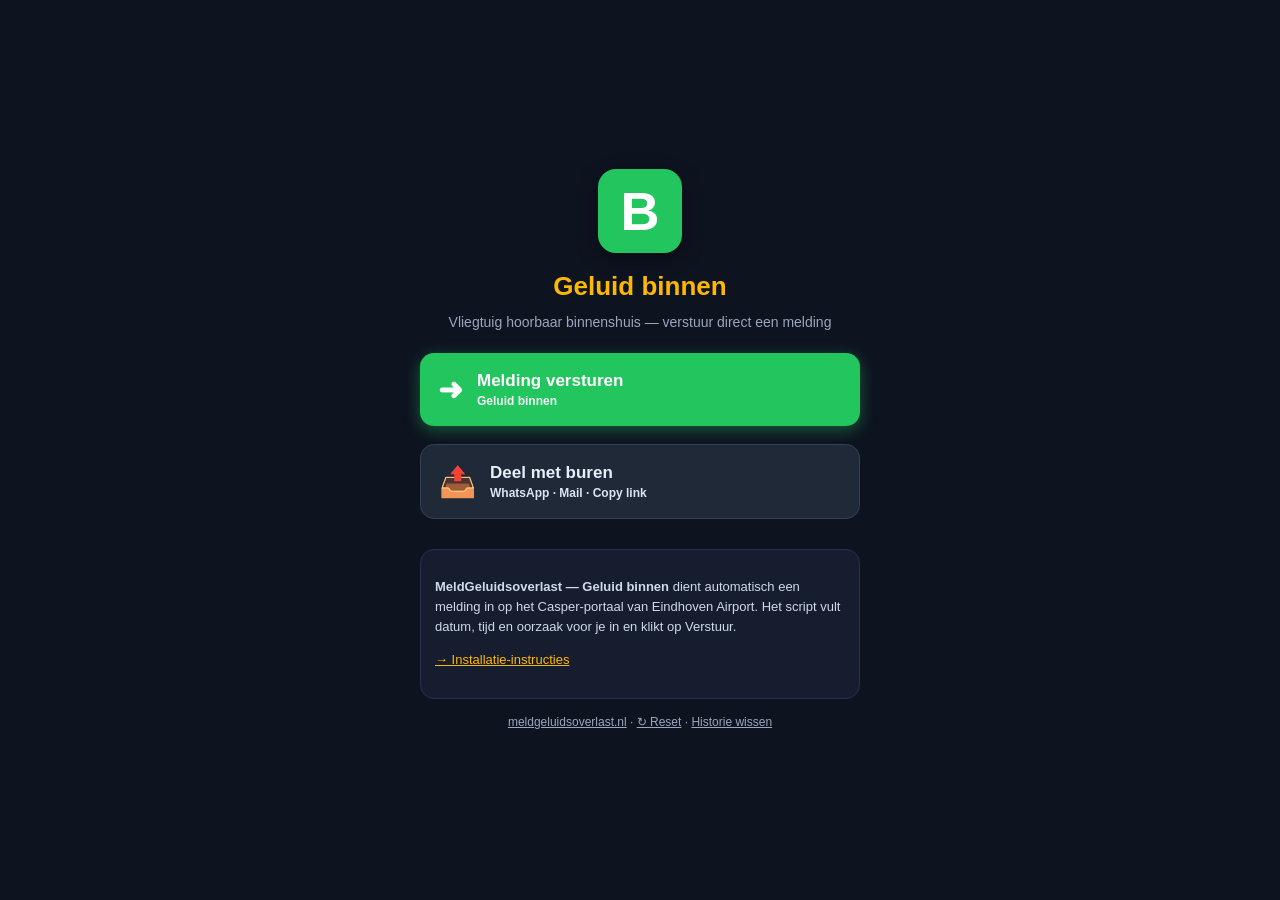
==== commit 0e7a374f: "Rebuild launchers: fix corrupt/truncated files + werkende install-flow voor Chrome (beforeinstallpro" ====
--- a/binnen.html
+++ b/binnen.html
@@ -28,10 +28,10 @@
   *{box-sizing:border-box}
   html,body{margin:0;padding:0;background:#0e1320;color:#e8eef9;font:16px/1.5 -apple-system,BlinkMacSystemFont,sans-serif;min-height:100vh}
   .wrap{max-width:480px;margin:0 auto;padding:24px 20px;min-height:100vh;display:flex;flex-direction:column;justify-content:center}
-  .badge{width:84px;height:84px;border-radius:18px;background:#f59e0b;display:flex;align-items:center;justify-content:center;font-size:54px;color:#fff;font-weight:800;margin:0 auto 14px;box-shadow:0 6px 20px rgba(0,0,0,.4)}
+  .badge{width:84px;height:84px;border-radius:18px;background:#22c55e;display:flex;align-items:center;justify-content:center;font-size:54px;color:#fff;font-weight:800;margin:0 auto 14px;box-shadow:0 6px 20px rgba(0,0,0,.4)}
   h1{margin:0 0 6px;color:#ffb800;font-size:26px;text-align:center;font-weight:800}
   .lead{text-align:center;color:#9aa6bd;margin:0 0 20px;font-size:14px}
-  .btn{display:flex;align-items:center;gap:14px;width:100%;border:0;border-radius:14px;padding:18px;font-size:17px;font-weight:800;cursor:pointer;text-align:left;text-decoration:none;margin-bottom:12px;line-height:1.2}
+  .btn{display:flex;align-items:center;gap:14px;width:100%;border:0;border-radius:14px;padding:18px;font-size:17px;font-weight:800;cursor:pointer;text-align:left;text-decoration:none;margin-bottom:12px;line-height:1.2;font-family:inherit}
   .btn:active{transform:translateY(1px)}
   .btn .em{font-size:30px;flex:0 0 auto}
   .btn .ttl{flex:1}
@@ -43,17 +43,13 @@
   .hidden{display:none!important}
   .stats{background:#161d2f;border:1px solid #243150;border-radius:10px;padding:10px 12px;color:#cfd8ec;font-size:13px;text-align:center;margin:10px 0}
   .stats strong{color:#22c55e;font-weight:800}
-  .done-banner{background:rgba(34,197,94,.15);border:2px solid #22c55e;border-radius:14px;padding:14px 16px;color:#22c55e;font-size:15px;font-weight:800;text-align:center;margin:12px 0;animation:flashGreen 0.6s ease-in-out 3}
-  @keyframes flashGreen{0%,100%{box-shadow:0 0 0 rgba(34,197,94,.4)}50%{box-shadow:0 0 0 14px rgba(34,197,94,.12)}}
+  .done-banner{background:rgba(34,197,94,.15);border:2px solid #22c55e;border-radius:14px;padding:14px 16px;color:#22c55e;font-size:15px;font-weight:800;text-align:center;margin:12px 0}
   .first-share{background:linear-gradient(135deg,rgba(251,191,36,.15),rgba(251,191,36,.04));border:1px solid rgba(251,191,36,.4);border-radius:14px;padding:14px 16px;margin:12px 0;text-align:center;color:#e8eef9;font-size:13px;line-height:1.5}
   .first-share p{margin:0 0 10px}
   .first-share button{background:#fbbf24;color:#1a1300;border:0;border-radius:10px;padding:10px 18px;font-weight:800;font-size:13px;cursor:pointer;font-family:inherit}
-  .first-share button:active{transform:scale(0.97)}
   .info{background:#161d2f;border:1px solid #243150;border-radius:14px;padding:14px;margin-top:18px;font-size:13px;color:#cfd8ec;line-height:1.55}
   .info a{color:#ffb800}
   .ff-card{background:linear-gradient(135deg,#ff9f00,#ff6b00);color:#fff;border-radius:16px;padding:18px;margin:14px 0}
-  .ff-card.flash{animation:flash 0.6s ease-in-out 3}
-  @keyframes flash{0%,100%{box-shadow:0 0 0 rgba(255,159,0,0.4)}50%{box-shadow:0 0 0 12px rgba(255,159,0,0.1)}}
   .ff-card h3{margin:0 0 10px;font-size:16px;text-align:center}
   .ff-step{display:flex;align-items:center;gap:10px;margin:6px 0;font-size:14px}
   .ff-num{flex:0 0 24px;height:24px;border-radius:50%;background:rgba(0,0,0,.25);display:flex;align-items:center;justify-content:center;font-weight:800;font-size:13px}
@@ -64,20 +60,14 @@
   .ftnote a{color:#9aa6bd;text-decoration:underline}
   .nb{background:rgba(0,0,0,.18);border-radius:10px;padding:8px 10px;margin-top:10px;font-size:12px;line-height:1.4}
   .btn-share{background:#1f2937;color:#e8eef9;border:1px solid #374151;margin-top:6px}
-  .btn-share:hover{background:#243150}
-  .ff-warn{background:linear-gradient(135deg,rgba(220,38,38,.18),rgba(220,38,38,.05));border:1px solid rgba(220,38,38,.4);border-radius:14px;padding:14px 16px;margin-bottom:16px;color:#e8eef9}
-  .ff-warn h3{margin:0 0 6px;color:#fca5a5;font-size:14px;font-weight:800;letter-spacing:-.01em}
+  .ff-warn{position:relative;background:linear-gradient(135deg,rgba(220,38,38,.18),rgba(220,38,38,.05));border:1px solid rgba(220,38,38,.4);border-radius:14px;padding:14px 16px;margin-bottom:16px;color:#e8eef9}
+  .ff-warn h3{margin:0 0 6px;color:#fca5a5;font-size:14px;font-weight:800}
   .ff-warn p{margin:0 0 12px;font-size:13px;color:#cfd8ec;line-height:1.5}
   .ff-warn-actions{display:flex;flex-direction:column;gap:8px}
-  .ff-warn-btn{display:flex;align-items:center;justify-content:center;gap:8px;border-radius:10px;padding:11px 16px;font-weight:800;font-size:14px;text-decoration:none;cursor:pointer;border:0;font-family:inherit;transition:all .2s}
-  .ff-warn-btn:active{transform:scale(.98)}
+  .ff-warn-btn{display:flex;align-items:center;justify-content:center;gap:8px;border-radius:10px;padding:11px 16px;font-weight:800;font-size:14px;text-decoration:none;cursor:pointer;border:0;font-family:inherit}
   .ff-warn-primary{background:linear-gradient(135deg,#ef4444,#dc2626);color:#fff;box-shadow:0 4px 14px rgba(220,38,38,.35)}
-  .ff-warn-primary:hover{filter:brightness(1.08)}
   .ff-warn-secondary{background:rgba(255,255,255,.04);color:#e8eef9;border:1px solid #374151}
-  .ff-warn{position:relative}
   .ff-warn-close{position:absolute;top:8px;right:8px;background:transparent;border:0;color:#fca5a5;font-size:18px;cursor:pointer;padding:4px 8px;line-height:1;font-weight:700;font-family:inherit}
-  .ff-warn-close:hover{color:#fff}
-  .ff-warn-secondary:hover{background:rgba(255,255,255,.08)}
 </style>
 <script type="application/ld+json">{
   "@context": "https://schema.org",
@@ -106,7 +96,6 @@
       <a class="ff-warn-btn ff-warn-secondary" href="https://play.google.com/store/apps/details?id=org.mozilla.firefox" target="_blank">📥 Installeer Firefox</a>
     </div>
   </div>
-
   <div class="badge">B</div>
   <h1>Geluid binnen</h1>
   <p class="lead">Vliegtuig hoorbaar binnenshuis — verstuur direct een melding</p>
@@ -115,35 +104,63 @@
     <p>🎉 <strong>Eerste melding verstuurd!</strong> Hoe meer buren meedoen, hoe meer impact.</p>
     <button type="button" onclick="doShare()">📣 Deel met buren</button>
   </div>
-  <button class="btn btn-pwa" id="installBtn"><span class="em">📥</span><span class="ttl">Toevoegen aan startscherm<small>Daarna 1 tap = melding verstuurd</small></span></button>
+  <button class="btn btn-pwa hidden" id="installBtn" type="button"><span class="em">📥</span><span class="ttl">Toevoegen aan startscherm<small>Daarna 1 tap = melding verstuurd</small></span></button>
   <div class="ff-card hidden" id="ffCard">
     <h3>📲 Installeer als app op je startscherm</h3>
-    <div class="ff-step"><div class="ff-num">1</div>Tik <span class="ff-key">⋮</span> in Firefox-menu (rechtsonder op Android)</div>
+    <div class="ff-step"><div class="ff-num">1</div>Tik <span class="ff-key">⋮</span> in Firefox-menu (rechtsonder)</div>
     <div class="ff-step"><div class="ff-num">2</div>Kies <strong>Installeren</strong> of <strong>Toevoegen aan startscherm</strong></div>
     <div class="ff-step"><div class="ff-num">3</div>Bevestig in pop-up + Pixel-scherm</div>
-    <div class="nb">Al geïnstalleerd? Het Meld-icoon staat op je startscherm of in je app-lijst (Pixel: Instellingen → Startscherm → "App-icoontjes toevoegen aan startscherm" AAN).</div>
+    <div class="nb">Al geïnstalleerd? Het Meld-icoon staat op je startscherm of in je app-lijst.</div>
     <div class="arrow-down">⬇️</div>
   </div>
   <a class="btn btn-go" id="goBtn" href="https://ein.flighttracking.casper.aero/portal/?klachtnu=1&sub=2"><span class="em">➜</span><span class="ttl">Melding versturen<small>Geluid binnen</small></span></a>
   <div class="stats hidden" id="histStats"></div>
-  <button class="btn btn-share" id="shareBtn" onclick="doShare()">
+  <button class="btn btn-share" id="shareBtn" type="button" onclick="doShare()">
     <span class="em">📤</span><span class="ttl">Deel met buren<small>WhatsApp · Mail · Copy link</small></span>
   </button>
   <div class="info"><p><strong>MeldGeluidsoverlast — Geluid binnen</strong> dient automatisch een melding in op het Casper-portaal van Eindhoven Airport. Het script vult datum, tijd en oorzaak voor je in en klikt op Verstuur.</p><p style="margin-top:8px"><a href="install.html">→ Installatie-instructies</a></p></div>
   <small class="ftnote"><a href="https://meldgeluidsoverlast.nl/">meldgeluidsoverlast.nl</a> · <a href="?reset">↻ Reset</a> · <a href="#" id="clearHist">Historie wissen</a></small>
 </div>
 <script>
+(function () {
+  'use strict';
   var TARGET = 'https://ein.flighttracking.casper.aero/portal/?klachtnu=1&sub=2';
   var FLAG = 'klacht-binnen-installed';
   var TYPE = 'binnen';
+  var ua = navigator.userAgent;
+  var isAndroid = /Android/.test(ua);
+  var isFirefox = /Firefox|FxiOS/i.test(ua);
+  var isStandalone = matchMedia('(display-mode: standalone)').matches || navigator.standalone;
   var doReset = /[?&]reset(=|&|$)/i.test(location.search);
   var justDone = /[?&]done(=|&|$)/i.test(location.search);
-  if (doReset) { try { localStorage.removeItem(FLAG); } catch (e) {} history.replaceState({}, '', location.pathname); }
+
+  if (doReset) {
+    try { localStorage.removeItem(FLAG); } catch (e) {}
+    history.replaceState({}, '', location.pathname);
+  }
   if (justDone) {
     history.replaceState({}, '', location.pathname);
     var db = document.getElementById('doneBanner');
     if (db) db.classList.remove('hidden');
   }
+  if (isStandalone && !doReset && !justDone) { location.replace(TARGET); return; }
+
+  // Firefox warning: alleen tonen op Android Chrome (install.html-aanpak — fail-safe verborgen)
+  (function () {
+    if (isStandalone || !isAndroid || isFirefox) return;
+    try { if (sessionStorage.getItem('ffWarnDismissed') === '1') return; } catch (e) {}
+    var ffWarn = document.getElementById('ffWarn');
+    var ffOpenBtn = document.getElementById('ffOpenBtn');
+    if (!ffWarn) return;
+    if (ffOpenBtn) {
+      var here = location.host + location.pathname + location.search;
+      var fallback = encodeURIComponent('https://play.google.com/store/apps/details?id=org.mozilla.firefox');
+      ffOpenBtn.href = 'intent://' + here + '#Intent;scheme=https;package=org.mozilla.firefox;S.browser_fallback_url=' + fallback + ';end';
+    }
+    ffWarn.classList.remove('hidden');
+  })();
+
+  // Done-counter
   function applyDoneCounter() {
     if (!justDone) return;
     var h;
@@ -159,28 +176,8 @@
     }
   }
   applyDoneCounter();
-  var isStandalone = matchMedia('(display-mode: standalone)').matches || navigator.standalone;
-  var isAndroid = /Android/.test(navigator.userAgent);
-  var isFirefox = /Firefox|FxiOS/i.test(navigator.userAgent);
-  if (isStandalone && !doReset && !justDone) { location.replace(TARGET); }
-
-  // Firefox warning: alleen tonen op Android Chrome (install.html-aanpak)
-  // - Standaard verborgen via .hidden class
-  // - Alleen tonen als Android EN niet-Firefox EN niet-PWA
-  (function () {
-    if (isStandalone) return;
-    if (!isAndroid || isFirefox) return;
-    var ffWarn = document.getElementById('ffWarn');
-    var ffOpenBtn = document.getElementById('ffOpenBtn');
-    if (!ffWarn) return;
-    try { if (sessionStorage.getItem('ffWarnDismissed') === '1') return; } catch (e) {}
-    if (ffOpenBtn) {
-      var here = location.host + location.pathname + location.search;
-      var fallback = encodeURIComponent('https://play.google.com/store/apps/details?id=org.mozilla.firefox');
-      ffOpenBtn.href = 'intent://' + here + '#Intent;scheme=https;package=org.mozilla.firefox;S.browser_fallback_url=' + fallback + ';end';
-    }
-    ffWarn.classList.remove('hidden');
-  })();
+
+  // History helpers
   function getHistory() { try { return JSON.parse(localStorage.getItem('klacht-history') || '[]'); } catch (e) { return []; } }
   function logKlacht(type) {
     var h = getHistory();
@@ -205,6 +202,7 @@
     }
   }
   showStats();
+
   document.getElementById('clearHist').addEventListener('click', function (e) {
     e.preventDefault();
     if (confirm('Weet je zeker dat je je meld-historie wilt wissen?')) {
@@ -213,12 +211,65 @@
       if (s) s.classList.add('hidden');
     }
   });
+
+  // === Install button: werkt op zowel Chrome (beforeinstallprompt) als Firefox (manuele instructie) ===
   var deferredPrompt = null;
   var installBtn = document.getElementById('installBtn');
   var ffCard = document.getElementById('ffCard');
-  window.addEventListener('beforeinstallprompt', function (e) { e.preventDefault(); deferredPrompt = e; });
+
+  // Toon install-knop altijd op Android (Firefox + Chrome) — installatie nog niet bevestigd
+  if (isAndroid && !localStorage.getItem(FLAG)) {
+    installBtn.classList.remove('hidden');
+  }
+
+  // Chrome/Edge/Samsung Internet: vang het beforeinstallprompt event
+  window.addEventListener('beforeinstallprompt', function (e) {
+    e.preventDefault();
+    deferredPrompt = e;
+    installBtn.classList.remove('hidden');
+  });
+
   installBtn.addEventListener('click', function () {
     if (deferredPrompt) {
+      // Chromium-browsers: native install dialog
       deferredPrompt.prompt();
-      deferredPrompt.userChoice.then(function (r) {
-        if (r && r.outcome === 'accepted') { installBtn.classList.add('hidden-after-install'); localStorage.setItem(FLAG, 'ye+      deferredPrompt.userChoice.then(function (choice) {
+        if (choice && choice.outcome === 'accepted') {
+          installBtn.classList.add('hidden');
+          localStorage.setItem(FLAG, 'yes');
+        }
+        deferredPrompt = null;
+      });
+    } else {
+      // Firefox / niet-Chromium: toon de manuele instructie-card
+      ffCard.classList.remove('hidden');
+      ffCard.scrollIntoView({ behavior: 'smooth', block: 'center' });
+    }
+  });
+
+  document.getElementById('goBtn').addEventListener('click', function () {
+    localStorage.setItem(FLAG, 'yes');
+    logKlacht(TYPE);
+  });
+
+  window.addEventListener('appinstalled', function () {
+    localStorage.setItem(FLAG, 'yes');
+    installBtn.classList.add('hidden');
+    if (ffCard) ffCard.classList.add('hidden');
+  });
+
+  // Share function (Web Share API + WhatsApp fallback)
+  window.doShare = function () {
+    var url = 'https://meldgeluidsoverlast.nl/install.html';
+    var text = 'Last van geluidsoverlast van Eindhoven Airport? Met deze app dien je in 1 tap een melding in.';
+    if (navigator.share) {
+      navigator.share({ title: 'MeldGeluidsoverlast', text: text, url: url }).catch(function (e) {});
+    } else {
+      if (navigator.clipboard) navigator.clipboard.writeText(url + ' — ' + text).catch(function (e) {});
+      window.open('https://wa.me/?text=' + encodeURIComponent(text + ' ' + url), '_blank');
+    }
+  };
+})();
+</script>
+</body>
+</html>
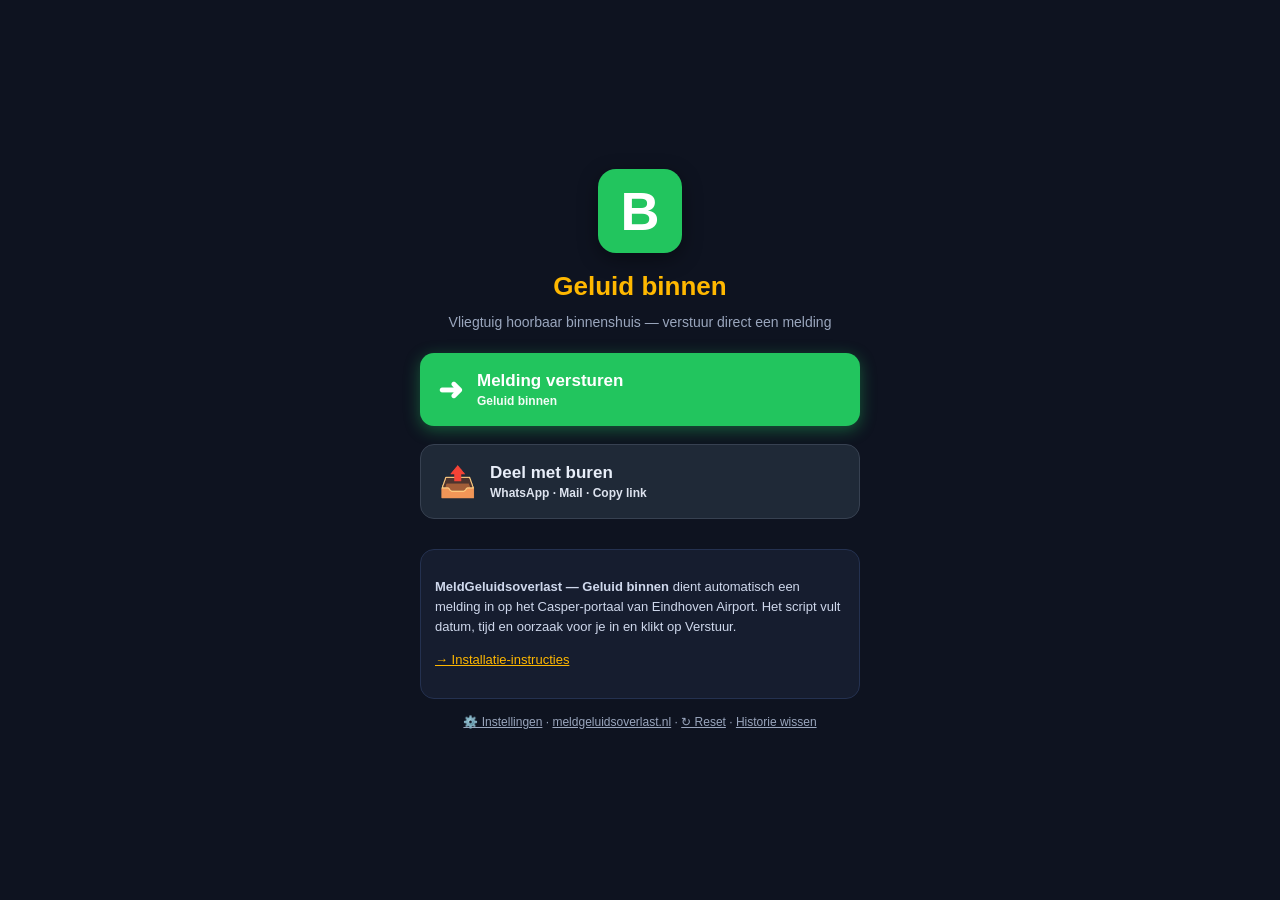
==== commit ab7465b0: "Add ⚙️ Instellingen-link in footer launchers → toegang tot start.html voor notificatie-toggle: binne" ====
--- a/binnen.html
+++ b/binnen.html
@@ -119,7 +119,7 @@
     <span class="em">📤</span><span class="ttl">Deel met buren<small>WhatsApp · Mail · Copy link</small></span>
   </button>
   <div class="info"><p><strong>MeldGeluidsoverlast — Geluid binnen</strong> dient automatisch een melding in op het Casper-portaal van Eindhoven Airport. Het script vult datum, tijd en oorzaak voor je in en klikt op Verstuur.</p><p style="margin-top:8px"><a href="install.html">→ Installatie-instructies</a></p></div>
-  <small class="ftnote"><a href="https://meldgeluidsoverlast.nl/">meldgeluidsoverlast.nl</a> · <a href="?reset">↻ Reset</a> · <a href="#" id="clearHist">Historie wissen</a></small>
+  <small class="ftnote"><a href="start.html">⚙️ Instellingen</a> · <a href="https://meldgeluidsoverlast.nl/">meldgeluidsoverlast.nl</a> · <a href="?reset">↻ Reset</a> · <a href="#" id="clearHist">Historie wissen</a></small>
 </div>
 <script>
 (function () {
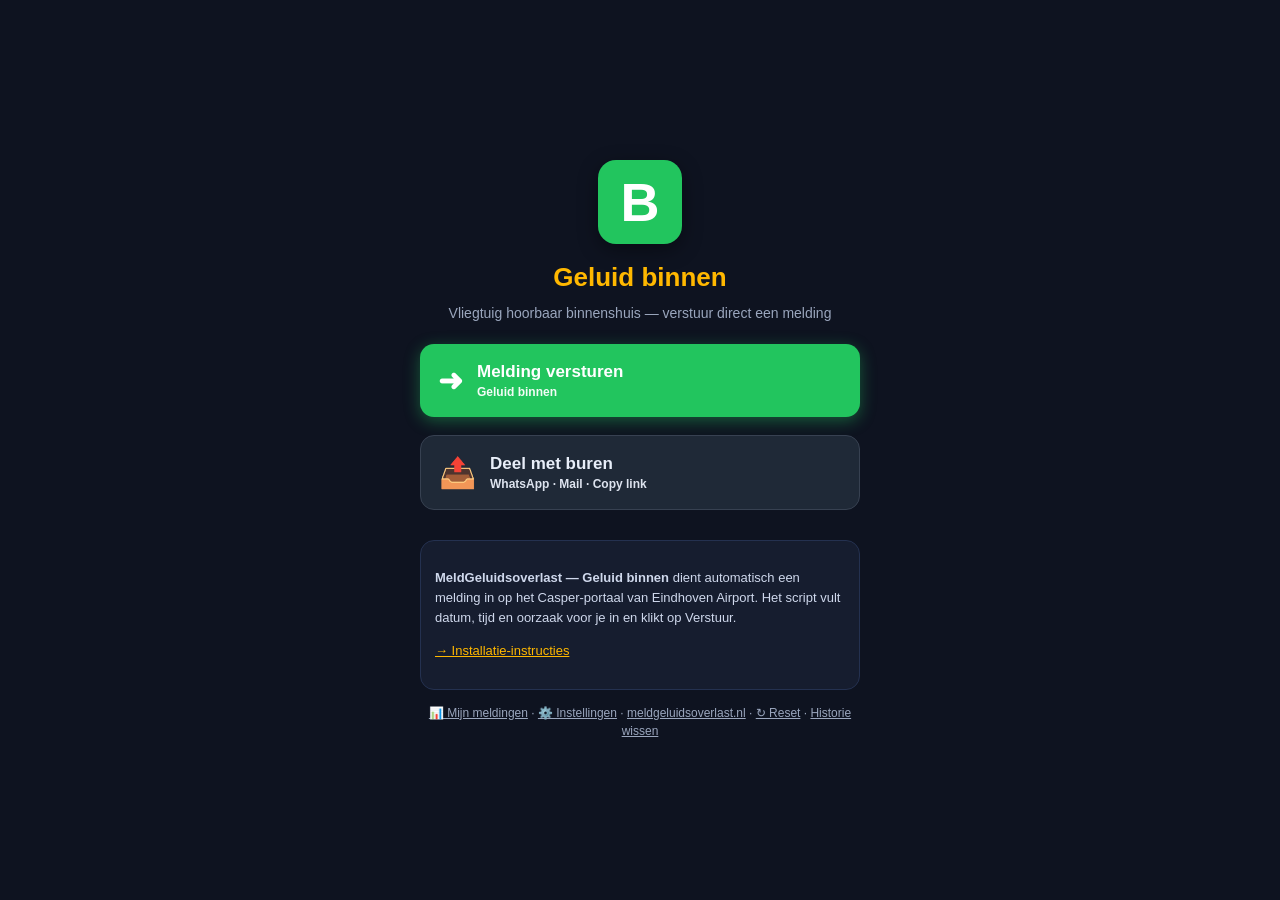
==== commit fee8691f: "Stats-dashboard: stats.html (counters + per-type + last-30 days + hour heatmap) + footer-links: binn" ====
--- a/binnen.html
+++ b/binnen.html
@@ -119,7 +119,7 @@
     <span class="em">📤</span><span class="ttl">Deel met buren<small>WhatsApp · Mail · Copy link</small></span>
   </button>
   <div class="info"><p><strong>MeldGeluidsoverlast — Geluid binnen</strong> dient automatisch een melding in op het Casper-portaal van Eindhoven Airport. Het script vult datum, tijd en oorzaak voor je in en klikt op Verstuur.</p><p style="margin-top:8px"><a href="install.html">→ Installatie-instructies</a></p></div>
-  <small class="ftnote"><a href="start.html">⚙️ Instellingen</a> · <a href="https://meldgeluidsoverlast.nl/">meldgeluidsoverlast.nl</a> · <a href="?reset">↻ Reset</a> · <a href="#" id="clearHist">Historie wissen</a></small>
+  <small class="ftnote"><a href="stats.html">📊 Mijn meldingen</a> · <a href="start.html">⚙️ Instellingen</a> · <a href="https://meldgeluidsoverlast.nl/">meldgeluidsoverlast.nl</a> · <a href="?reset">↻ Reset</a> · <a href="#" id="clearHist">Historie wissen</a></small>
 </div>
 <script>
 (function () {
